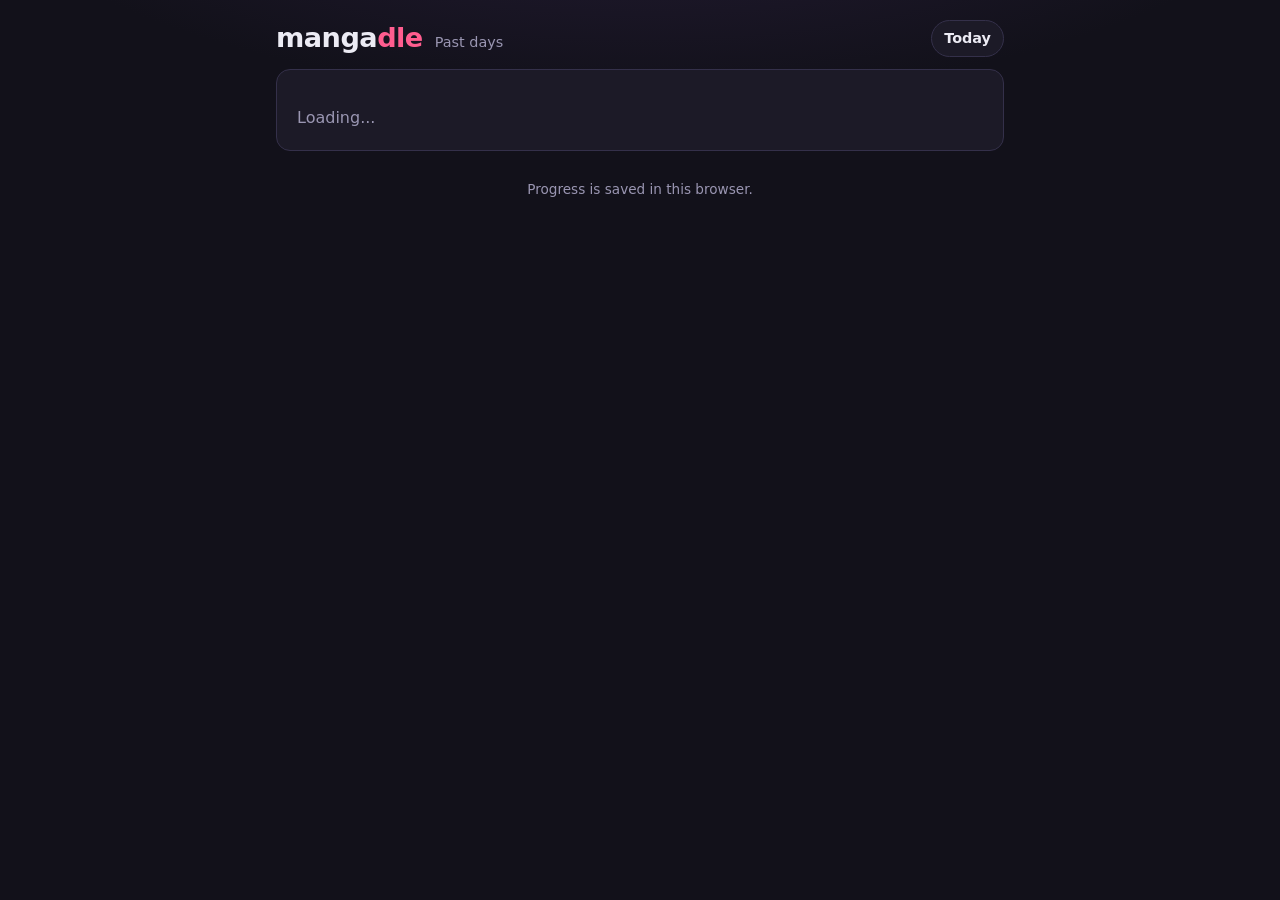
==== docs/archive.html @ 19a21abc "update" ====
<!doctype html>
<html lang="en">
<head>
  <meta charset="utf-8">
  <meta name="viewport" content="width=device-width, initial-scale=1">
  <title>Past days · mangadle</title>
  <link rel="icon" href="data:image/svg+xml,<svg xmlns='http://www.w3.org/2000/svg' viewBox='0 0 100 100'><text y='.9em' font-size='90'>📚</text></svg>">
  <link rel="stylesheet" href="css/style.css">
</head>
<body>
  <header class="topbar">
    <div class="brand">
      <a class="logo" href="./" style="color:inherit;text-decoration:none">manga<span class="accent">dle</span></a>
      <span class="puzzle-meta">Past days</span>
    </div>
    <div class="topbar-right">
      <a class="text-btn" href="./">Today</a>
    </div>
  </header>
  <main>
    <article class="card">
      <div class="archive-summary" id="archive-summary"></div>
      <ul class="archive-list" id="archive-list"><li class="muted">Loading...</li></ul>
    </article>
  </main>
  <footer class="footer muted small">Progress is saved in this browser.</footer>
  <script type="module" src="js/archive.js"></script>
</body>
</html>
---- docs/css/style.css ----
:root {
  --bg: #12111a;
  --panel: #1c1a27;
  --panel-2: #24212f;
  --line: #34304a;
  --text: #ecebf4;
  --muted: #9a96b2;
  --accent: #ff5d8f;
  --accent-2: #ffb347;
  --right: #4cd38a;
  --wrong: #ff6b6b;
  --radius: 14px;
  color-scheme: dark;
}

* { box-sizing: border-box; }
html { -webkit-text-size-adjust: 100%; }
body {
  margin: 0;
  background: radial-gradient(1200px 500px at 50% -200px, #2a1f3d 0%, var(--bg) 60%) fixed, var(--bg);
  color: var(--text);
  font: 16px/1.5 system-ui, -apple-system, "Segoe UI", Roboto, "Helvetica Neue", Arial, sans-serif;
}
a { color: var(--accent-2); }
h2, h3, h4 { margin: 0; }
.muted { color: var(--muted); }
.small { font-size: 0.85rem; }
.accent { color: var(--accent); }

/* layout */
.topbar, .title-nav, main, .suggest, .footer { max-width: 760px; margin-inline: auto; padding-inline: 16px; }
.topbar { display: flex; align-items: center; justify-content: space-between; padding-block: 18px 10px; }
.brand { display: flex; align-items: baseline; gap: 12px; flex-wrap: wrap; }
.logo { font-weight: 800; font-size: 1.7rem; letter-spacing: -0.02em; }
.puzzle-meta { color: var(--muted); font-size: 0.9rem; }
.topbar-right { display: flex; align-items: center; gap: 12px; }
.total { font-weight: 700; font-variant-numeric: tabular-nums; }
.text-btn {
  padding: 7px 12px; border-radius: 999px; border: 1px solid var(--line); background: var(--panel);
  color: var(--text); font-weight: 600; font-size: 0.9rem; text-decoration: none; white-space: nowrap;
}
.text-btn:hover { border-color: var(--accent); }
.icon-btn {
  width: 34px; height: 34px; border-radius: 50%; border: 1px solid var(--line);
  background: var(--panel); color: var(--text); font-weight: 700; cursor: pointer;
}

.title-nav { display: flex; gap: 6px; flex-wrap: wrap; padding-block: 6px 14px; }
.nav-pill {
  min-width: 38px; height: 38px; padding: 0 10px; border-radius: 10px;
  border: 1px solid var(--line); background: var(--panel); color: var(--text);
  font-weight: 700; cursor: pointer; font-variant-numeric: tabular-nums;
}
.nav-pill.active { border-color: var(--accent); box-shadow: 0 0 0 2px color-mix(in srgb, var(--accent) 35%, transparent); }
.nav-pill.right { background: color-mix(in srgb, var(--right) 22%, var(--panel)); border-color: var(--right); }
.nav-pill.wrong { background: color-mix(in srgb, var(--wrong) 20%, var(--panel)); border-color: var(--wrong); }
.nav-pill:disabled { opacity: 0.45; cursor: not-allowed; }
.results-pill { margin-left: auto; }

/* cards */
.card, .panel {
  background: var(--panel); border: 1px solid var(--line); border-radius: var(--radius);
  padding: 20px; margin-bottom: 18px;
}
.card.empty { text-align: center; padding: 48px 20px; }
.card-head { display: flex; justify-content: space-between; align-items: flex-start; gap: 16px; margin-bottom: 16px; }
.card-title { font-size: 1.4rem; line-height: 1.25; }
.worth { display: flex; flex-direction: column; align-items: flex-end; text-align: right; }
.worth-num { font-size: 1.9rem; font-weight: 800; color: var(--accent-2); font-variant-numeric: tabular-nums; line-height: 1; }

.info-grid { display: grid; grid-template-columns: repeat(auto-fill, minmax(150px, 1fr)); gap: 8px; margin-bottom: 18px; }
.info-item { background: var(--panel-2); border-radius: 10px; padding: 8px 12px; display: flex; flex-direction: column; }
.info-label { font-size: 0.72rem; text-transform: uppercase; letter-spacing: 0.06em; color: var(--muted); }
.info-value { font-weight: 600; }

.section-label { font-size: 0.8rem; text-transform: uppercase; letter-spacing: 0.08em; color: var(--muted); margin: 6px 0 10px; }
.hint-area { margin-bottom: 18px; }
.hint-buttons { display: grid; grid-template-columns: repeat(auto-fill, minmax(165px, 1fr)); gap: 8px; }
.hint-btn {
  display: flex; justify-content: space-between; align-items: center; gap: 8px;
  padding: 10px 12px; border-radius: 10px; border: 1px dashed var(--line);
  background: transparent; color: var(--text); cursor: pointer; font: inherit; text-align: left;
}
.hint-btn:hover:not(:disabled) { border-style: solid; border-color: var(--accent); background: var(--panel-2); }
.hint-btn:disabled { opacity: 0.4; cursor: not-allowed; }
.hint-btn .cost { color: var(--accent); font-weight: 700; font-variant-numeric: tabular-nums; }

.hint-panels { display: grid; gap: 10px; margin-bottom: 16px; }
.hint { background: var(--panel-2); border-radius: 12px; padding: 14px 16px; }
.hint h4 { font-size: 0.85rem; color: var(--muted); margin-bottom: 8px; font-weight: 600; }
.prewrap { white-space: pre-wrap; margin: 0; }
.cover-wrap { overflow: hidden; border-radius: 10px; width: fit-content; max-width: 100%; }
.cover { display: block; max-height: 360px; max-width: 100%; border-radius: 10px; }
.cover.blurred { filter: blur(var(--cover-blur, 14px)) saturate(1.1); transform: scale(1.12); }

.chips { display: flex; flex-wrap: wrap; gap: 6px; }
.chip {
  display: inline-flex; align-items: center; gap: 4px; padding: 4px 10px; border-radius: 999px;
  background: var(--panel); border: 1px solid var(--line); font-size: 0.9rem;
}
.chip .rank { color: var(--muted); font-size: 0.75rem; }
.chip.spoiler { cursor: pointer; color: var(--muted); border-style: dashed; font: inherit; font-size: 0.9rem; }
.chip-spoiler { border-color: var(--accent-2); }
.char-group + .char-group { margin-top: 10px; }
.char-group .muted { margin-bottom: 4px; }
ul.plain { list-style: none; padding: 0; margin: 0; display: grid; gap: 4px; }
.review-summary { font-weight: 600; margin: 0 0 6px; }

/* guessing */
.row { display: flex; gap: 8px; align-items: center; }
.row.spread { justify-content: space-between; margin-top: 8px; }
input[type="text"] {
  flex: 1; min-width: 0; padding: 12px 14px; border-radius: 10px; border: 1px solid var(--line);
  background: var(--bg); color: var(--text); font: inherit;
}
input[type="text"]:focus { outline: 2px solid var(--accent); outline-offset: 1px; }
.btn {
  padding: 11px 18px; border-radius: 10px; border: 1px solid var(--line); background: var(--panel-2);
  color: var(--text); font: inherit; font-weight: 700; cursor: pointer; text-decoration: none; display: inline-block;
}
.btn.primary { background: var(--accent); border-color: var(--accent); color: #1a0d14; }
.btn.small-btn { padding: 6px 12px; font-size: 0.9rem; margin-top: 10px; }
.link-btn { background: none; border: 0; color: var(--muted); text-decoration: underline; cursor: pointer; font: inherit; }

.answer { border-radius: 12px; padding: 16px; border: 1px solid; }
.answer.right { border-color: var(--right); background: color-mix(in srgb, var(--right) 8%, transparent); }
.answer.wrong { border-color: var(--wrong); background: color-mix(in srgb, var(--wrong) 8%, transparent); }
.answer-banner { font-weight: 800; font-size: 1.1rem; margin-bottom: 12px; }
.answer.right .answer-banner { color: var(--right); }
.answer.wrong .answer-banner { color: var(--wrong); }
.answer-body { display: flex; gap: 16px; align-items: flex-start; }
.answer-cover { width: 130px; border-radius: 10px; flex-shrink: 0; }
.answer-title { font-size: 1.25rem; font-weight: 800; margin-bottom: 4px; }
.next-btn { margin-top: 16px; width: 100%; }

/* results */
.share {
  background: var(--bg); border: 1px solid var(--line); border-radius: 10px; padding: 14px;
  white-space: pre-wrap; font: 0.95rem/1.6 ui-monospace, SFMono-Regular, Menlo, monospace; margin: 0 0 12px;
}
.stats { margin-top: 22px; }
.hist-wrap { margin-bottom: 14px; }
.histogram { width: 100%; height: auto; }
.histogram .bar-all { fill: #5b5680; }
.histogram .bar-me { fill: var(--accent); }
.histogram .axis { fill: var(--muted); font-size: 11px; }
.histogram .axis-line { stroke: var(--line); }
.legend { display: flex; align-items: center; gap: 4px; }
.swatch { display: inline-block; width: 10px; height: 10px; border-radius: 2px; }
.swatch.me { background: var(--accent); }
.swatch.all { background: #5b5680; margin-left: 10px; }
.stat-table { width: 100%; border-collapse: collapse; font-size: 0.92rem; }
.stat-table th { text-align: left; color: var(--muted); font-weight: 600; font-size: 0.78rem; text-transform: uppercase; letter-spacing: 0.05em; }
.stat-table th, .stat-table td { padding: 7px 6px; border-bottom: 1px solid var(--line); vertical-align: middle; }
.stat-table td:nth-child(3) { white-space: nowrap; }
.bar { display: inline-block; width: 56px; height: 6px; background: var(--panel-2); border-radius: 3px; margin-right: 6px; vertical-align: middle; overflow: hidden; }
.bar span { display: block; height: 100%; background: var(--right); }
.right-text { color: var(--right); font-weight: 700; }
.wrong-text { color: var(--wrong); }

.suggest h2 { font-size: 1.05rem; margin-bottom: 4px; }
.suggest p { margin: 0 0 10px; }
.footer { padding-block: 10px 40px; text-align: center; }
.loading { text-align: center; color: var(--muted); padding: 40px; }

dialog {
  background: var(--panel); color: var(--text); border: 1px solid var(--line); border-radius: var(--radius);
  max-width: 520px; padding: 22px;
}
dialog::backdrop { background: rgb(0 0 0 / 0.6); }
dialog ul { padding-left: 18px; }
dialog li { margin-bottom: 6px; }

@media (max-width: 560px) {
  .brand { flex-direction: column; gap: 0; }
  .topbar { align-items: flex-start; }
  .card, .panel { padding: 16px; }
  .card-title { font-size: 1.2rem; }
  .worth-num { font-size: 1.5rem; }
  .answer-body { flex-direction: column; }
  .answer-cover { width: 110px; }
  .stat-table td:nth-child(5), .stat-table th:nth-child(5) { display: none; }
}

/* past days */
.archive-list { list-style: none; padding: 0; margin: 0; display: grid; gap: 8px; }
.archive-row {
  display: grid; grid-template-columns: 64px 1fr auto; align-items: center; gap: 12px;
  padding: 12px 14px; border-radius: 12px; background: var(--panel-2); border: 1px solid transparent;
  color: var(--text); text-decoration: none;
}
.archive-row:hover { border-color: var(--accent); }
.archive-num { font-weight: 800; font-size: 1.15rem; color: var(--accent-2); font-variant-numeric: tabular-nums; }
.archive-date { font-weight: 600; }
.archive-status { text-align: right; font-variant-numeric: tabular-nums; }
.archive-status.done { color: var(--right); font-weight: 700; }
.archive-status.partial { color: var(--accent-2); }
.today-tag { display: inline-block; margin-left: 8px; padding: 1px 8px; border-radius: 999px; background: var(--accent); color: #1a0d14; font-size: 0.75rem; font-weight: 800; vertical-align: middle; }
.archive-summary { display: flex; gap: 18px; flex-wrap: wrap; margin-bottom: 16px; }
.archive-summary div { background: var(--panel-2); border-radius: 10px; padding: 8px 14px; }
.archive-summary b { display: block; font-size: 1.3rem; font-variant-numeric: tabular-nums; }
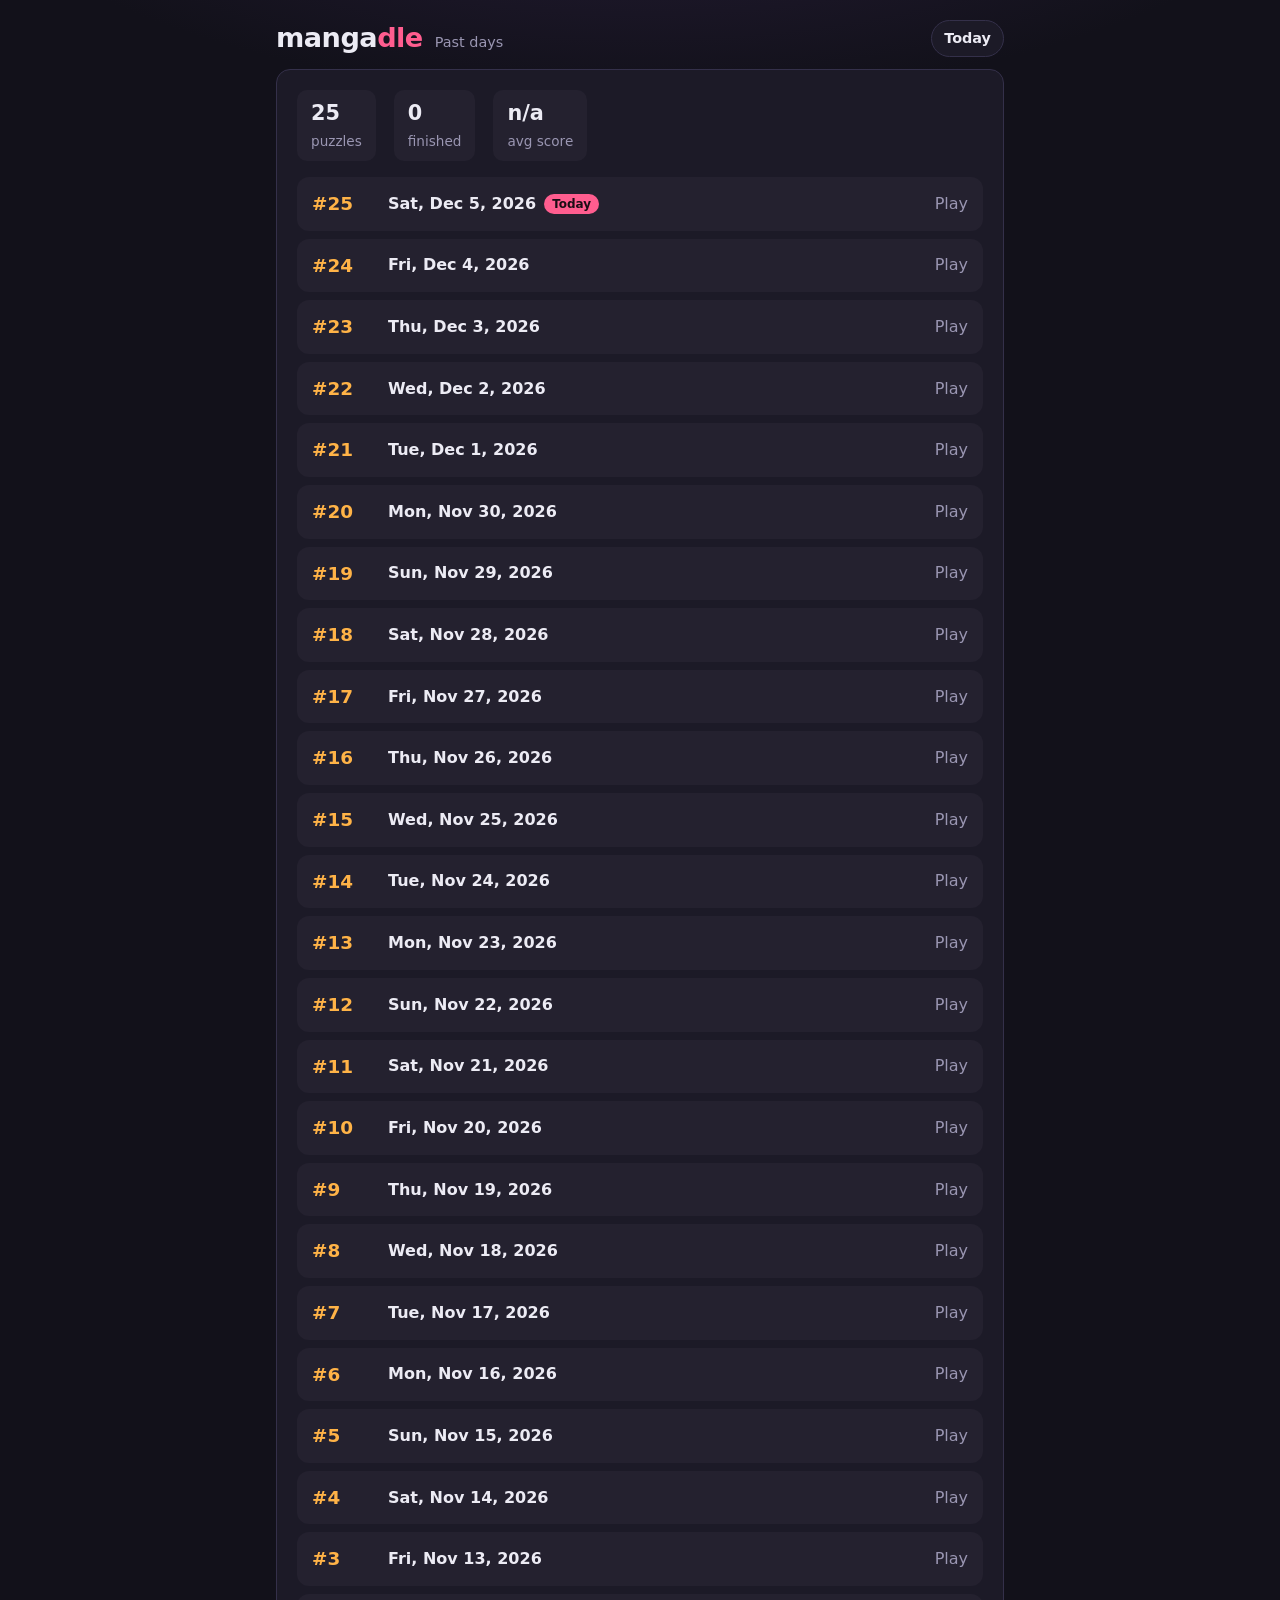
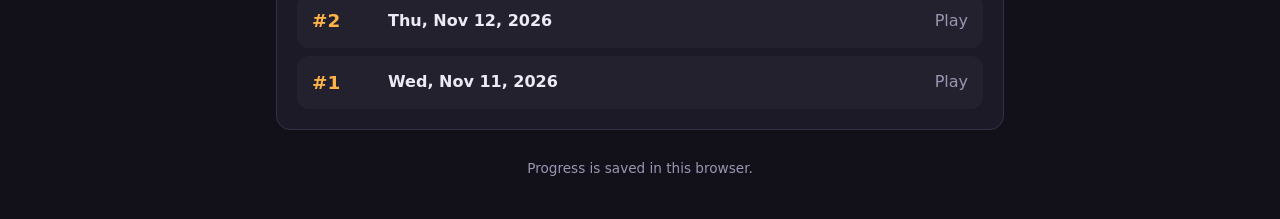
==== commit 530077c8: "Make the mangadle logo link to today's puzzle Co-Authored-By: Claude Opus 5.5 <noreply@anthropic.com" ====
--- a/docs/archive.html
+++ b/docs/archive.html
@@ -10,7 +10,7 @@
 <body>
   <header class="topbar">
     <div class="brand">
-      <a class="logo" href="./" style="color:inherit;text-decoration:none">manga<span class="accent">dle</span></a>
+      <a class="logo" href="./" title="Today's puzzle">manga<span class="accent">dle</span></a>
       <span class="puzzle-meta">Past days</span>
     </div>
     <div class="topbar-right">
--- a/docs/css/style.css
+++ b/docs/css/style.css
@@ -28,10 +28,13 @@
 .accent { color: var(--accent); }
 
 /* layout */
-.topbar, .title-nav, main, .suggest, .footer { max-width: 760px; margin-inline: auto; padding-inline: 16px; }
+.topbar, .title-nav, main, .footer { max-width: 760px; margin-inline: auto; padding-inline: 16px; }
+.suggest { width: calc(100% - 32px); max-width: 728px; margin-inline: auto; }
 .topbar { display: flex; align-items: center; justify-content: space-between; padding-block: 18px 10px; }
 .brand { display: flex; align-items: baseline; gap: 12px; flex-wrap: wrap; }
 .logo { font-weight: 800; font-size: 1.7rem; letter-spacing: -0.02em; }
+a.logo { color: inherit; text-decoration: none; }
+a.logo:hover .accent { text-decoration: underline; text-underline-offset: 4px; }
 .puzzle-meta { color: var(--muted); font-size: 0.9rem; }
 .topbar-right { display: flex; align-items: center; gap: 12px; }
 .total { font-weight: 700; font-variant-numeric: tabular-nums; }
@@ -55,7 +58,9 @@
 .nav-pill.right { background: color-mix(in srgb, var(--right) 22%, var(--panel)); border-color: var(--right); }
 .nav-pill.wrong { background: color-mix(in srgb, var(--wrong) 20%, var(--panel)); border-color: var(--wrong); }
 .nav-pill:disabled { opacity: 0.45; cursor: not-allowed; }
+.nav-pill.locked { opacity: 0.35; border-style: dashed; }
 .results-pill { margin-left: auto; }
+.results-pill .short { display: none; }
 
 /* cards */
 .card, .panel {
@@ -91,7 +96,7 @@
 .prewrap { white-space: pre-wrap; margin: 0; }
 .cover-wrap { overflow: hidden; border-radius: 10px; width: fit-content; max-width: 100%; }
 .cover { display: block; max-height: 360px; max-width: 100%; border-radius: 10px; }
-.cover.blurred { filter: blur(var(--cover-blur, 14px)) saturate(1.1); transform: scale(1.12); }
+.cover.blurred { filter: blur(var(--cover-blur, 6px)) saturate(1.1); transform: scale(1.06); }
 
 .chips { display: flex; flex-wrap: wrap; gap: 6px; }
 .chip {
@@ -120,6 +125,30 @@
 }
 .btn.primary { background: var(--accent); border-color: var(--accent); color: #1a0d14; }
 .btn.small-btn { padding: 6px 12px; font-size: 0.9rem; margin-top: 10px; }
+/* guess dropdown */
+.picker { position: relative; }
+.picker-list {
+  position: absolute; left: 0; right: 0; top: calc(100% + 6px); z-index: 20;
+  list-style: none; margin: 0; padding: 4px; max-height: 340px; overflow-y: auto;
+  background: var(--panel); border: 1px solid var(--line); border-radius: 12px;
+  box-shadow: 0 12px 32px rgb(0 0 0 / 0.45);
+}
+.picker-item { padding: 9px 12px; border-radius: 8px; cursor: pointer; }
+.picker-item:hover, .picker-item.active { background: var(--panel-2); }
+.picker-item.active { outline: 1px solid var(--accent); }
+.picker-name { font-weight: 600; line-height: 1.3; }
+.picker-meta { color: var(--muted); font-weight: 400; font-size: 0.8rem; }
+.picker-sub { color: var(--muted); font-size: 0.82rem; margin-top: 2px; }
+.picker-empty { padding: 10px 12px; color: var(--muted); }
+.guess-form button.primary:disabled { opacity: 0.45; cursor: not-allowed; }
+
+.past-guesses { display: flex; flex-wrap: wrap; gap: 6px; margin-bottom: 10px; }
+.past-guess {
+  padding: 4px 10px; border-radius: 999px; font-size: 0.88rem;
+  border: 1px solid color-mix(in srgb, var(--wrong) 60%, transparent);
+  color: color-mix(in srgb, var(--wrong) 85%, var(--text));
+  background: color-mix(in srgb, var(--wrong) 8%, transparent);
+}
 .link-btn { background: none; border: 0; color: var(--muted); text-decoration: underline; cursor: pointer; font: inherit; }
 
 .answer { border-radius: 12px; padding: 16px; border: 1px solid; }
@@ -138,7 +167,8 @@
   background: var(--bg); border: 1px solid var(--line); border-radius: 10px; padding: 14px;
   white-space: pre-wrap; font: 0.95rem/1.6 ui-monospace, SFMono-Regular, Menlo, monospace; margin: 0 0 12px;
 }
-.stats { margin-top: 22px; }
+.stats { margin-top: 4px; margin-bottom: 22px; }
+.share-label { margin-top: 0; }
 .hist-wrap { margin-bottom: 14px; }
 .histogram { width: 100%; height: auto; }
 .histogram .bar-all { fill: #5b5680; }
@@ -172,6 +202,23 @@
 dialog li { margin-bottom: 6px; }
 
 @media (max-width: 560px) {
+  .picker-list { max-height: 45vh; }
+  /* all 10 titles + results on one row */
+  .title-nav { display: grid; grid-template-columns: repeat(11, 1fr); gap: 4px; }
+  .nav-pill { min-width: 0; height: 34px; padding: 0; font-size: 0.85rem; border-radius: 8px; }
+  .results-pill { margin-left: 0; }
+  .results-pill .long { display: none; }
+  .results-pill .short { display: inline; }
+  /* two hint buttons per row so the guess box stays close */
+  .hint-buttons { grid-template-columns: 1fr 1fr; gap: 6px; }
+  .hint-btn { padding: 9px 10px; font-size: 0.88rem; gap: 4px; }
+  .info-grid { grid-template-columns: 1fr 1fr; gap: 6px; }
+  .info-item { padding: 7px 10px; }
+  .card-head { margin-bottom: 12px; }
+  .cover { max-height: 300px; }
+  .suggest { width: calc(100% - 32px); }
+  .text-btn { padding: 6px 10px; font-size: 0.82rem; }
+  .topbar-right { gap: 8px; }
   .brand { flex-direction: column; gap: 0; }
   .topbar { align-items: flex-start; }
   .card, .panel { padding: 16px; }
